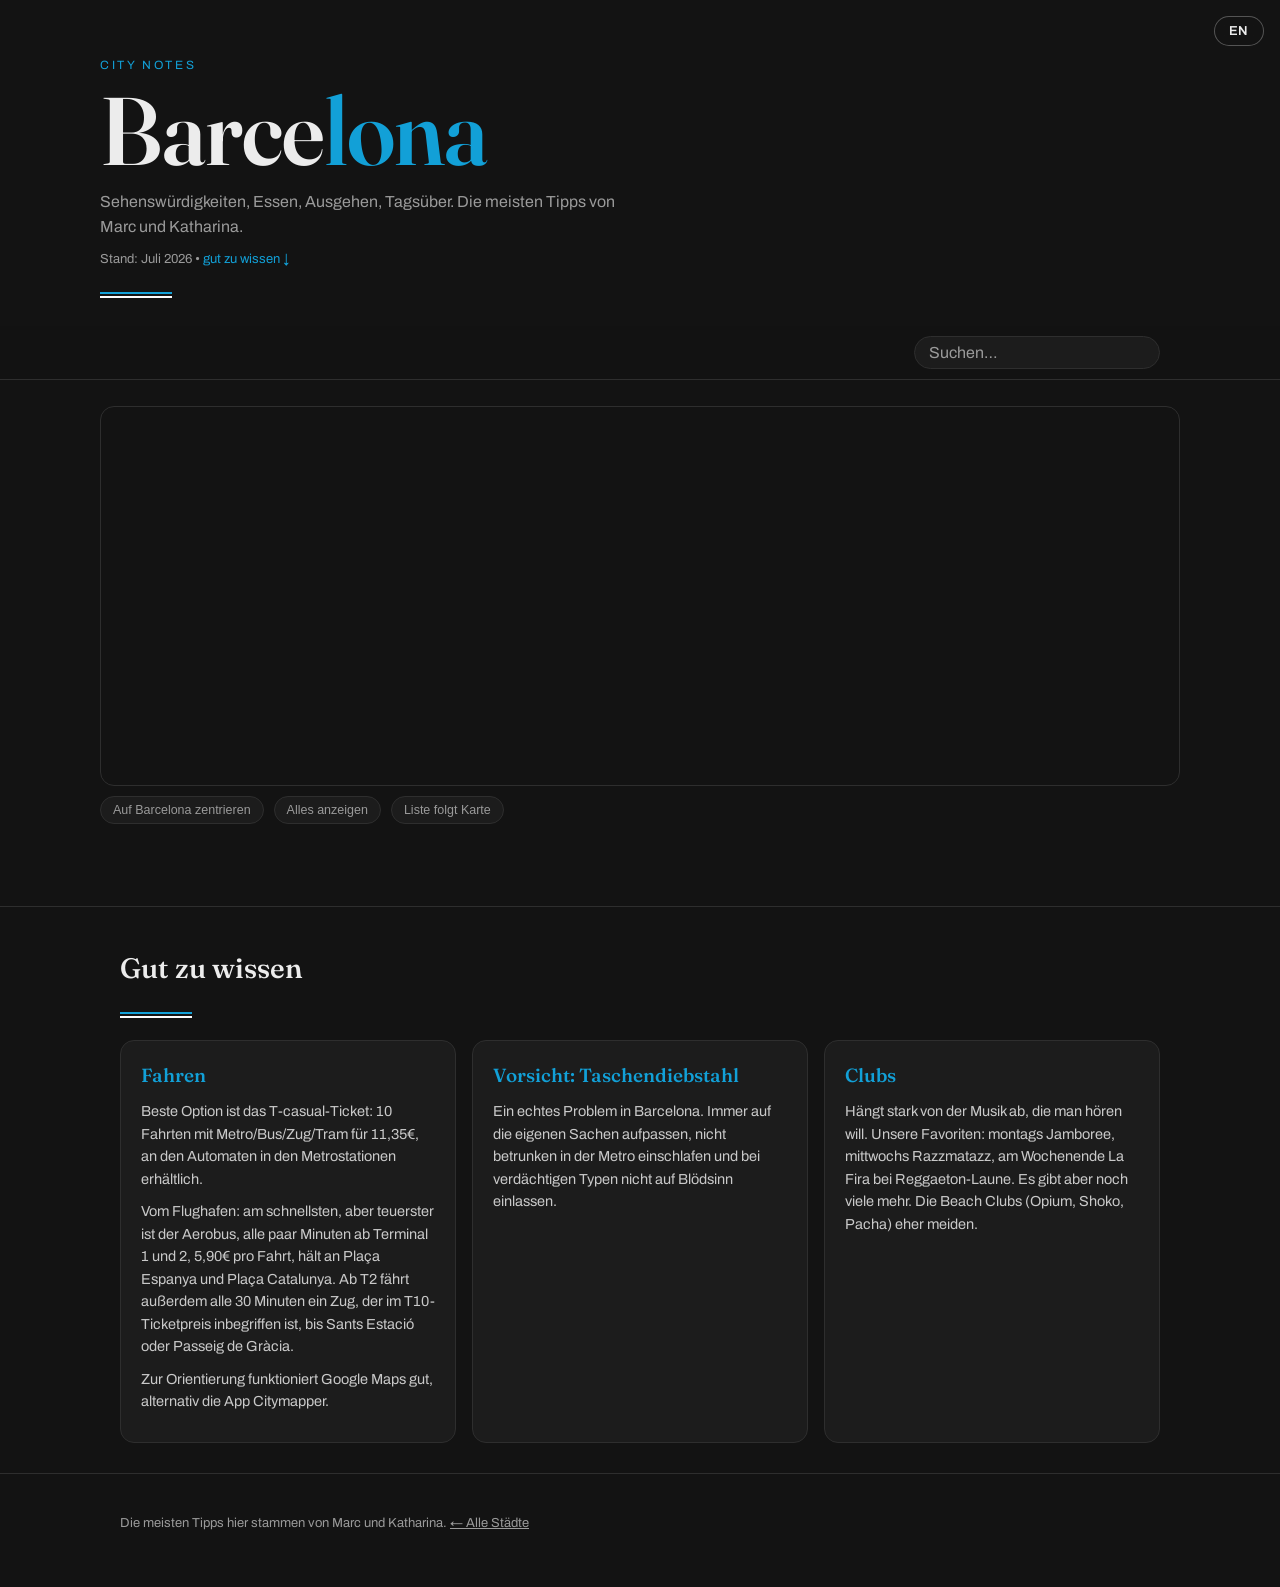
==== barcelona.html @ 5fde983e "Add files via upload" ====
<!DOCTYPE html>
<html lang="de">
<head>
<meta charset="UTF-8">
<meta name="viewport" content="width=device-width, initial-scale=1.0">
<title>Barcelona — City Notes</title>
<link rel="preconnect" href="https://fonts.googleapis.com">
<link rel="preconnect" href="https://fonts.gstatic.com" crossorigin>
<link href="https://fonts.googleapis.com/css2?family=Fraunces:opsz,wght@9..144,400..700&family=Archivo:wght@400;500;600&display=swap" rel="stylesheet">
<link rel="stylesheet" href="vendor/leaflet.css">
<link rel="stylesheet" href="css/style.css">
</head>
<body data-lang="de" class="theme-barcelona">

<header class="hero hero-img">
  <!-- Foto: images/hero-barcelona.jpg ablegen (Querformat, ~1800px breit).
       Fehlt das Bild, fällt der Header automatisch auf die dunkle Variante zurück. -->
  <img class="hero-bg" src="images/hero-barcelona.jpg" alt=""
       onerror="this.closest('header').classList.remove('hero-img'); this.remove();">
  <div class="hero-content wrap">
    <p class="eyebrow"><a href="index.html" style="color:inherit">City Notes</a></p>
    <h1>Barce<span class="accent">lona</span></h1>
    <p class="sub lang-de">Sehenswürdigkeiten, Essen, Ausgehen, Tagsüber. Die meisten Tipps von Marc und Katharina.</p>
    <p class="sub lang-en">Sights, food, going out, daytime. Most tips from Marc and Katharina.</p>
    <p class="updated lang-de">Stand: Juli 2026 • <a href="#info">gut zu wissen ↓</a></p>
    <p class="updated lang-en">Last updated: July 2026 • <a href="#info">good to know ↓</a></p>
    <div class="rule" aria-hidden="true"></div>
  </div>
  <button class="hero-lang-btn" id="lang-toggle" aria-label="Sprache wechseln">EN</button>
</header>

<nav class="bar" aria-label="Filter">
  <div class="wrap bar-inner">
    <div class="chips" id="chips"></div>
    <button class="search-toggle" id="search-toggle" aria-label="Suche öffnen" aria-expanded="false">
      <svg viewBox="0 0 24 24" width="17" height="17" fill="none" stroke="currentColor" stroke-width="2.3" stroke-linecap="round"><circle cx="11" cy="11" r="7"/><path d="M20 20l-3.6-3.6"/></svg>
    </button>
    <span class="search-wrap" id="search-wrap">
      <input class="search" id="search" type="search" placeholder="Suchen…" aria-label="Suche">
      <button class="search-clear" id="search-clear" type="button" aria-label="Suche löschen">✕</button>
    </span>
  </div>
</nav>

<section class="map-section wrap" aria-label="Karte">
  <div id="map"></div>
  <div class="map-actions">
    <button class="map-btn" id="btn-city">Auf Barcelona zentrieren</button>
    <button class="map-btn" id="btn-all">Alles anzeigen</button>
    <button class="map-btn" id="btn-sync" aria-pressed="true">Liste folgt Karte</button>
  </div>
</section>

<section class="grid-section wrap">
  <p class="count" id="count"></p>
  <div class="grid" id="grid"></div>
</section>

<section class="info-section" id="info">
  <div class="wrap">
    <h2 class="lang-de">Gut zu wissen</h2>
    <h2 class="lang-en">Good to know</h2>
    <div class="rule" aria-hidden="true"></div>
    <div class="info-grid">

      <div class="info-card lang-de">
        <h3>Fahren</h3>
        <p>Beste Option ist das T-casual-Ticket: 10 Fahrten mit Metro/Bus/Zug/Tram für 11,35€, an den Automaten in den Metrostationen erhältlich.</p>
        <p>Vom Flughafen: am schnellsten, aber teuerster ist der Aerobus, alle paar Minuten ab Terminal 1 und 2, 5,90€ pro Fahrt, hält an Plaça Espanya und Plaça Catalunya. Ab T2 fährt außerdem alle 30 Minuten ein Zug, der im T10-Ticketpreis inbegriffen ist, bis Sants Estació oder Passeig de Gràcia.</p>
        <p>Zur Orientierung funktioniert Google Maps gut, alternativ die App Citymapper.</p>
      </div>
      <div class="info-card lang-en">
        <h3>Getting around</h3>
        <p>Best ticket option is the T-casual: 10 journeys on metro/bus/train/tram for €11.35, available from the machines at metro stations.</p>
        <p>From the airport: fastest but priciest is the Aerobus, every few minutes from Terminal 1 and 2, €5.90 per ride, stops at Plaça Espanya and Plaça Catalunya. From T2 there's also a train every 30 minutes included in the T10 ticket price, to Sants Estació or Passeig de Gràcia.</p>
        <p>Google Maps works fine to get around, or the app Citymapper.</p>
      </div>

      <div class="info-card lang-de">
        <h3>Vorsicht: Taschendiebstahl</h3>
        <p>Ein echtes Problem in Barcelona. Immer auf die eigenen Sachen aufpassen, nicht betrunken in der Metro einschlafen und bei verdächtigen Typen nicht auf Blödsinn einlassen.</p>
      </div>
      <div class="info-card lang-en">
        <h3>Careful: pickpocketing</h3>
        <p>A real problem in Barcelona. Keep an eye on your belongings at all times, don't fall asleep drunk on the metro, and don't get drawn into anything with people who seem suspicious.</p>
      </div>

      <div class="info-card lang-de">
        <h3>Clubs</h3>
        <p>Hängt stark von der Musik ab, die man hören will. Unsere Favoriten: montags Jamboree, mittwochs Razzmatazz, am Wochenende La Fira bei Reggaeton-Laune. Es gibt aber noch viele mehr. Die Beach Clubs (Opium, Shoko, Pacha) eher meiden.</p>
      </div>
      <div class="info-card lang-en">
        <h3>Clubs</h3>
        <p>Really depends on the music you're after. Our favourites: Jamboree on Mondays, Razzmatazz on Wednesdays, La Fira at weekends if you're in a reggaeton mood. There are plenty more, though. Best to avoid the beach clubs (Opium, Shoko, Pacha).</p>
      </div>

    </div>
  </div>
</section>

<footer>
  <div class="wrap">
    <p class="lang-de">Die meisten Tipps hier stammen von Marc und Katharina. <a href="index.html">← Alle Städte</a></p>
    <p class="lang-en">Most of the tips here come from Marc and Katharina. <a href="index.html">← All cities</a></p>
  </div>
</footer>

<script src="vendor/leaflet.js"></script>
<script src="js/barcelona-data.js"></script>
<script src="js/guide.js"></script>
</body>
</html>
---- vendor/leaflet.css ----
/* required styles */

.leaflet-pane,
.leaflet-tile,
.leaflet-marker-icon,
.leaflet-marker-shadow,
.leaflet-tile-container,
.leaflet-pane > svg,
.leaflet-pane > canvas,
.leaflet-zoom-box,
.leaflet-image-layer,
.leaflet-layer {
	position: absolute;
	left: 0;
	top: 0;
	}
.leaflet-container {
	overflow: hidden;
	}
.leaflet-tile,
.leaflet-marker-icon,
.leaflet-marker-shadow {
	-webkit-user-select: none;
	   -moz-user-select: none;
	        user-select: none;
	  -webkit-user-drag: none;
	}
/* Prevents IE11 from highlighting tiles in blue */
.leaflet-tile::selection {
	background: transparent;
}
/* Safari renders non-retina tile on retina better with this, but Chrome is worse */
.leaflet-safari .leaflet-tile {
	image-rendering: -webkit-optimize-contrast;
	}
/* hack that prevents hw layers "stretching" when loading new tiles */
.leaflet-safari .leaflet-tile-container {
	width: 1600px;
	height: 1600px;
	-webkit-transform-origin: 0 0;
	}
.leaflet-marker-icon,
.leaflet-marker-shadow {
	display: block;
	}
/* .leaflet-container svg: reset svg max-width decleration shipped in Joomla! (joomla.org) 3.x */
/* .leaflet-container img: map is broken in FF if you have max-width: 100% on tiles */
.leaflet-container .leaflet-overlay-pane svg {
	max-width: none !important;
	max-height: none !important;
	}
.leaflet-container .leaflet-marker-pane img,
.leaflet-container .leaflet-shadow-pane img,
.leaflet-container .leaflet-tile-pane img,
.leaflet-container img.leaflet-image-layer,
.leaflet-container .leaflet-tile {
	max-width: none !important;
	max-height: none !important;
	width: auto;
	padding: 0;
	}

.leaflet-container img.leaflet-tile {
	/* See: https://bugs.chromium.org/p/chromium/issues/detail?id=600120 */
	mix-blend-mode: plus-lighter;
}

.leaflet-container.leaflet-touch-zoom {
	-ms-touch-action: pan-x pan-y;
	touch-action: pan-x pan-y;
	}
.leaflet-container.leaflet-touch-drag {
	-ms-touch-action: pinch-zoom;
	/* Fallback for FF which doesn't support pinch-zoom */
	touch-action: none;
	touch-action: pinch-zoom;
}
.leaflet-container.leaflet-touch-drag.leaflet-touch-zoom {
	-ms-touch-action: none;
	touch-action: none;
}
.leaflet-container {
	-webkit-tap-highlight-color: transparent;
}
.leaflet-container a {
	-webkit-tap-highlight-color: rgba(51, 181, 229, 0.4);
}
.leaflet-tile {
	filter: inherit;
	visibility: hidden;
	}
.leaflet-tile-loaded {
	visibility: inherit;
	}
.leaflet-zoom-box {
	width: 0;
	height: 0;
	-moz-box-sizing: border-box;
	     box-sizing: border-box;
	z-index: 800;
	}
/* workaround for https://bugzilla.mozilla.org/show_bug.cgi?id=888319 */
.leaflet-overlay-pane svg {
	-moz-user-select: none;
	}

.leaflet-pane         { z-index: 400; }

.leaflet-tile-pane    { z-index: 200; }
.leaflet-overlay-pane { z-index: 400; }
.leaflet-shadow-pane  { z-index: 500; }
.leaflet-marker-pane  { z-index: 600; }
.leaflet-tooltip-pane   { z-index: 650; }
.leaflet-popup-pane   { z-index: 700; }

.leaflet-map-pane canvas { z-index: 100; }
.leaflet-map-pane svg    { z-index: 200; }

.leaflet-vml-shape {
	width: 1px;
	height: 1px;
	}
.lvml {
	behavior: url(#default#VML);
	display: inline-block;
	position: absolute;
	}


/* control positioning */

.leaflet-control {
	position: relative;
	z-index: 800;
	pointer-events: visiblePainted; /* IE 9-10 doesn't have auto */
	pointer-events: auto;
	}
.leaflet-top,
.leaflet-bottom {
	position: absolute;
	z-index: 1000;
	pointer-events: none;
	}
.leaflet-top {
	top: 0;
	}
.leaflet-right {
	right: 0;
	}
.leaflet-bottom {
	bottom: 0;
	}
.leaflet-left {
	left: 0;
	}
.leaflet-control {
	float: left;
	clear: both;
	}
.leaflet-right .leaflet-control {
	float: right;
	}
.leaflet-top .leaflet-control {
	margin-top: 10px;
	}
.leaflet-bottom .leaflet-control {
	margin-bottom: 10px;
	}
.leaflet-left .leaflet-control {
	margin-left: 10px;
	}
.leaflet-right .leaflet-control {
	margin-right: 10px;
	}


/* zoom and fade animations */

.leaflet-fade-anim .leaflet-popup {
	opacity: 0;
	-webkit-transition: opacity 0.2s linear;
	   -moz-transition: opacity 0.2s linear;
	        transition: opacity 0.2s linear;
	}
.leaflet-fade-anim .leaflet-map-pane .leaflet-popup {
	opacity: 1;
	}
.leaflet-zoom-animated {
	-webkit-transform-origin: 0 0;
	    -ms-transform-origin: 0 0;
	        transform-origin: 0 0;
	}
svg.leaflet-zoom-animated {
	will-change: transform;
}

.leaflet-zoom-anim .leaflet-zoom-animated {
	-webkit-transition: -webkit-transform 0.25s cubic-bezier(0,0,0.25,1);
	   -moz-transition:    -moz-transform 0.25s cubic-bezier(0,0,0.25,1);
	        transition:         transform 0.25s cubic-bezier(0,0,0.25,1);
	}
.leaflet-zoom-anim .leaflet-tile,
.leaflet-pan-anim .leaflet-tile {
	-webkit-transition: none;
	   -moz-transition: none;
	        transition: none;
	}

.leaflet-zoom-anim .leaflet-zoom-hide {
	visibility: hidden;
	}


/* cursors */

.leaflet-interactive {
	cursor: pointer;
	}
.leaflet-grab {
	cursor: -webkit-grab;
	cursor:    -moz-grab;
	cursor:         grab;
	}
.leaflet-crosshair,
.leaflet-crosshair .leaflet-interactive {
	cursor: crosshair;
	}
.leaflet-popup-pane,
.leaflet-control {
	cursor: auto;
	}
.leaflet-dragging .leaflet-grab,
.leaflet-dragging .leaflet-grab .leaflet-interactive,
.leaflet-dragging .leaflet-marker-draggable {
	cursor: move;
	cursor: -webkit-grabbing;
	cursor:    -moz-grabbing;
	cursor:         grabbing;
	}

/* marker & overlays interactivity */
.leaflet-marker-icon,
.leaflet-marker-shadow,
.leaflet-image-layer,
.leaflet-pane > svg path,
.leaflet-tile-container {
	pointer-events: none;
	}

.leaflet-marker-icon.leaflet-interactive,
.leaflet-image-layer.leaflet-interactive,
.leaflet-pane > svg path.leaflet-interactive,
svg.leaflet-image-layer.leaflet-interactive path {
	pointer-events: visiblePainted; /* IE 9-10 doesn't have auto */
	pointer-events: auto;
	}

/* visual tweaks */

.leaflet-container {
	background: #ddd;
	outline-offset: 1px;
	}
.leaflet-container a {
	color: #0078A8;
	}
.leaflet-zoom-box {
	border: 2px dotted #38f;
	background: rgba(255,255,255,0.5);
	}


/* general typography */
.leaflet-container {
	font-family: "Helvetica Neue", Arial, Helvetica, sans-serif;
	font-size: 12px;
	font-size: 0.75rem;
	line-height: 1.5;
	}


/* general toolbar styles */

.leaflet-bar {
	box-shadow: 0 1px 5px rgba(0,0,0,0.65);
	border-radius: 4px;
	}
.leaflet-bar a {
	background-color: #fff;
	border-bottom: 1px solid #ccc;
	width: 26px;
	height: 26px;
	line-height: 26px;
	display: block;
	text-align: center;
	text-decoration: none;
	color: black;
	}
.leaflet-bar a,
.leaflet-control-layers-toggle {
	background-position: 50% 50%;
	background-repeat: no-repeat;
	display: block;
	}
.leaflet-bar a:hover,
.leaflet-bar a:focus {
	background-color: #f4f4f4;
	}
.leaflet-bar a:first-child {
	border-top-left-radius: 4px;
	border-top-right-radius: 4px;
	}
.leaflet-bar a:last-child {
	border-bottom-left-radius: 4px;
	border-bottom-right-radius: 4px;
	border-bottom: none;
	}
.leaflet-bar a.leaflet-disabled {
	cursor: default;
	background-color: #f4f4f4;
	color: #bbb;
	}

.leaflet-touch .leaflet-bar a {
	width: 30px;
	height: 30px;
	line-height: 30px;
	}
.leaflet-touch .leaflet-bar a:first-child {
	border-top-left-radius: 2px;
	border-top-right-radius: 2px;
	}
.leaflet-touch .leaflet-bar a:last-child {
	border-bottom-left-radius: 2px;
	border-bottom-right-radius: 2px;
	}

/* zoom control */

.leaflet-control-zoom-in,
.leaflet-control-zoom-out {
	font: bold 18px 'Lucida Console', Monaco, monospace;
	text-indent: 1px;
	}

.leaflet-touch .leaflet-control-zoom-in, .leaflet-touch .leaflet-control-zoom-out  {
	font-size: 22px;
	}


/* layers control */

.leaflet-control-layers {
	box-shadow: 0 1px 5px rgba(0,0,0,0.4);
	background: #fff;
	border-radius: 5px;
	}
.leaflet-control-layers-toggle {
	background-image: url(images/layers.png);
	width: 36px;
	height: 36px;
	}
.leaflet-retina .leaflet-control-layers-toggle {
	background-image: url(images/layers-2x.png);
	background-size: 26px 26px;
	}
.leaflet-touch .leaflet-control-layers-toggle {
	width: 44px;
	height: 44px;
	}
.leaflet-control-layers .leaflet-control-layers-list,
.leaflet-control-layers-expanded .leaflet-control-layers-toggle {
	display: none;
	}
.leaflet-control-layers-expanded .leaflet-control-layers-list {
	display: block;
	position: relative;
	}
.leaflet-control-layers-expanded {
	padding: 6px 10px 6px 6px;
	color: #333;
	background: #fff;
	}
.leaflet-control-layers-scrollbar {
	overflow-y: scroll;
	overflow-x: hidden;
	padding-right: 5px;
	}
.leaflet-control-layers-selector {
	margin-top: 2px;
	position: relative;
	top: 1px;
	}
.leaflet-control-layers label {
	display: block;
	font-size: 13px;
	font-size: 1.08333em;
	}
.leaflet-control-layers-separator {
	height: 0;
	border-top: 1px solid #ddd;
	margin: 5px -10px 5px -6px;
	}

/* Default icon URLs */
.leaflet-default-icon-path { /* used only in path-guessing heuristic, see L.Icon.Default */
	background-image: url(images/marker-icon.png);
	}


/* attribution and scale controls */

.leaflet-container .leaflet-control-attribution {
	background: #fff;
	background: rgba(255, 255, 255, 0.8);
	margin: 0;
	}
.leaflet-control-attribution,
.leaflet-control-scale-line {
	padding: 0 5px;
	color: #333;
	line-height: 1.4;
	}
.leaflet-control-attribution a {
	text-decoration: none;
	}
.leaflet-control-attribution a:hover,
.leaflet-control-attribution a:focus {
	text-decoration: underline;
	}
.leaflet-attribution-flag {
	display: inline !important;
	vertical-align: baseline !important;
	width: 1em;
	height: 0.6669em;
	}
.leaflet-left .leaflet-control-scale {
	margin-left: 5px;
	}
.leaflet-bottom .leaflet-control-scale {
	margin-bottom: 5px;
	}
.leaflet-control-scale-line {
	border: 2px solid #777;
	border-top: none;
	line-height: 1.1;
	padding: 2px 5px 1px;
	white-space: nowrap;
	-moz-box-sizing: border-box;
	     box-sizing: border-box;
	background: rgba(255, 255, 255, 0.8);
	text-shadow: 1px 1px #fff;
	}
.leaflet-control-scale-line:not(:first-child) {
	border-top: 2px solid #777;
	border-bottom: none;
	margin-top: -2px;
	}
.leaflet-control-scale-line:not(:first-child):not(:last-child) {
	border-bottom: 2px solid #777;
	}

.leaflet-touch .leaflet-control-attribution,
.leaflet-touch .leaflet-control-layers,
.leaflet-touch .leaflet-bar {
	box-shadow: none;
	}
.leaflet-touch .leaflet-control-layers,
.leaflet-touch .leaflet-bar {
	border: 2px solid rgba(0,0,0,0.2);
	background-clip: padding-box;
	}


/* popup */

.leaflet-popup {
	position: absolute;
	text-align: center;
	margin-bottom: 20px;
	}
.leaflet-popup-content-wrapper {
	padding: 1px;
	text-align: left;
	border-radius: 12px;
	}
.leaflet-popup-content {
	margin: 13px 24px 13px 20px;
	line-height: 1.3;
	font-size: 13px;
	font-size: 1.08333em;
	min-height: 1px;
	}
.leaflet-popup-content p {
	margin: 17px 0;
	margin: 1.3em 0;
	}
.leaflet-popup-tip-container {
	width: 40px;
	height: 20px;
	position: absolute;
	left: 50%;
	margin-top: -1px;
	margin-left: -20px;
	overflow: hidden;
	pointer-events: none;
	}
.leaflet-popup-tip {
	width: 17px;
	height: 17px;
	padding: 1px;

	margin: -10px auto 0;
	pointer-events: auto;

	-webkit-transform: rotate(45deg);
	   -moz-transform: rotate(45deg);
	    -ms-transform: rotate(45deg);
	        transform: rotate(45deg);
	}
.leaflet-popup-content-wrapper,
.leaflet-popup-tip {
	background: white;
	color: #333;
	box-shadow: 0 3px 14px rgba(0,0,0,0.4);
	}
.leaflet-container a.leaflet-popup-close-button {
	position: absolute;
	top: 0;
	right: 0;
	border: none;
	text-align: center;
	width: 24px;
	height: 24px;
	font: 16px/24px Tahoma, Verdana, sans-serif;
	color: #757575;
	text-decoration: none;
	background: transparent;
	}
.leaflet-container a.leaflet-popup-close-button:hover,
.leaflet-container a.leaflet-popup-close-button:focus {
	color: #585858;
	}
.leaflet-popup-scrolled {
	overflow: auto;
	}

.leaflet-oldie .leaflet-popup-content-wrapper {
	-ms-zoom: 1;
	}
.leaflet-oldie .leaflet-popup-tip {
	width: 24px;
	margin: 0 auto;

	-ms-filter: "progid:DXImageTransform.Microsoft.Matrix(M11=0.70710678, M12=0.70710678, M21=-0.70710678, M22=0.70710678)";
	filter: progid:DXImageTransform.Microsoft.Matrix(M11=0.70710678, M12=0.70710678, M21=-0.70710678, M22=0.70710678);
	}

.leaflet-oldie .leaflet-control-zoom,
.leaflet-oldie .leaflet-control-layers,
.leaflet-oldie .leaflet-popup-content-wrapper,
.leaflet-oldie .leaflet-popup-tip {
	border: 1px solid #999;
	}


/* div icon */

.leaflet-div-icon {
	background: #fff;
	border: 1px solid #666;
	}


/* Tooltip */
/* Base styles for the element that has a tooltip */
.leaflet-tooltip {
	position: absolute;
	padding: 6px;
	background-color: #fff;
	border: 1px solid #fff;
	border-radius: 3px;
	color: #222;
	white-space: nowrap;
	-webkit-user-select: none;
	-moz-user-select: none;
	-ms-user-select: none;
	user-select: none;
	pointer-events: none;
	box-shadow: 0 1px 3px rgba(0,0,0,0.4);
	}
.leaflet-tooltip.leaflet-interactive {
	cursor: pointer;
	pointer-events: auto;
	}
.leaflet-tooltip-top:before,
.leaflet-tooltip-bottom:before,
.leaflet-tooltip-left:before,
.leaflet-tooltip-right:before {
	position: absolute;
	pointer-events: none;
	border: 6px solid transparent;
	background: transparent;
	content: "";
	}

/* Directions */

.leaflet-tooltip-bottom {
	margin-top: 6px;
}
.leaflet-tooltip-top {
	margin-top: -6px;
}
.leaflet-tooltip-bottom:before,
.leaflet-tooltip-top:before {
	left: 50%;
	margin-left: -6px;
	}
.leaflet-tooltip-top:before {
	bottom: 0;
	margin-bottom: -12px;
	border-top-color: #fff;
	}
.leaflet-tooltip-bottom:before {
	top: 0;
	margin-top: -12px;
	margin-left: -6px;
	border-bottom-color: #fff;
	}
.leaflet-tooltip-left {
	margin-left: -6px;
}
.leaflet-tooltip-right {
	margin-left: 6px;
}
.leaflet-tooltip-left:before,
.leaflet-tooltip-right:before {
	top: 50%;
	margin-top: -6px;
	}
.leaflet-tooltip-left:before {
	right: 0;
	margin-right: -12px;
	border-left-color: #fff;
	}
.leaflet-tooltip-right:before {
	left: 0;
	margin-left: -12px;
	border-right-color: #fff;
	}

/* Printing */

@media print {
	/* Prevent printers from removing background-images of controls. */
	.leaflet-control {
		-webkit-print-color-adjust: exact;
		print-color-adjust: exact;
		}
	}
---- css/style.css ----
/* ============================================================
   City Notes — stylesheet
   Neutral anthracite base; each city sets one --accent colour.
   --ink     #131313  page background (anthracite)
   --panel   #1C1C1C  card surface
   --panel-2 #232323  raised surface (popups)
   --line    #2E2E2E  hairlines
   --cream   #ECECEC  primary text
   --muted   #9A9A9A  secondary text
   --accent  (per city) links, active chip, H1 accent, rule
   ============================================================ */

:root {
  --ink: #131313;
  --ink-rgb: 19, 19, 19;
  --panel: #1c1c1c;
  --panel-2: #232323;
  --line: #2e2e2e;
  --cream: #ececec;
  --muted: #9a9a9a;
  /* Naples accent + category colours (default theme) */
  --accent: #12a0d7;
  --amber: #12a0d7;
  --c-pizza: #f0a94e;
  --c-street: #ef7f6b;
  --c-coffee: #d9c27c;
  --c-bars: #c96f85;
  --c-sights: #12a0d7;
  --c-trips: #7fcf9b;
  --radius: 14px;
  --font-display: "Fraunces", Georgia, serif;
  --font-body: "Archivo", -apple-system, "Segoe UI", sans-serif;
}

* { box-sizing: border-box; }

html { scroll-behavior: smooth; }
@media (prefers-reduced-motion: reduce) {
  html { scroll-behavior: auto; }
  * { animation: none !important; transition: none !important; }
}

body {
  margin: 0;
  background: var(--ink);
  color: var(--cream);
  font-family: var(--font-body);
  font-size: 16px;
  line-height: 1.55;
  -webkit-font-smoothing: antialiased;
}

a { color: var(--accent); text-decoration: none; }
a:hover { text-decoration: underline; }
a:focus-visible, button:focus-visible {
  outline: 2px solid var(--amber);
  outline-offset: 2px;
  border-radius: 4px;
}

.wrap { max-width: 1080px; margin: 0 auto; padding: 0 20px; }

/* ---------- hero ---------- */
.hero-content { padding: 56px 0 28px; }
.hero { position: relative; }
.hero-img {
  position: relative; overflow: hidden;
  margin: 16px 16px 0;
  border-radius: 20px;
}
.hero-img .hero-bg {
  position: absolute; inset: 0; width: 100%; height: 100%;
  object-fit: cover; object-position: center 62%;
}
.hero-img::after {
  content: ""; position: absolute; inset: 0;
  background:
    linear-gradient(to top, rgba(var(--ink-rgb), 0.96) 0%, rgba(var(--ink-rgb), 0.55) 45%, rgba(var(--ink-rgb), 0.15) 100%),
    linear-gradient(to right, rgba(var(--ink-rgb), 0.55) 0%, rgba(var(--ink-rgb), 0) 60%);
}
.hero-img .hero-content {
  position: relative; z-index: 2;
  padding: 150px 24px 34px;
  text-shadow: 0 1px 14px rgba(0,0,0,0.55);
}
.hero-img .sub, .hero-img .updated { color: #dcdcdc; }
.hero .eyebrow {
  font-size: 12px; letter-spacing: 0.22em; text-transform: uppercase;
  color: var(--amber); margin: 0 0 10px;
}
.hero h1 {
  font-family: var(--font-display);
  font-weight: 600;
  font-size: clamp(52px, 9vw, 96px);
  line-height: 0.95;
  margin: 0 0 14px;
  letter-spacing: -0.01em;
}
.hero h1 .accent { color: var(--accent); }
.hero .sub { color: var(--muted); max-width: 60ch; margin: 0; }
.hero .updated { color: var(--muted); font-size: 13px; margin-top: 10px; }

/* language switch: fixed top-right corner of the hero photo on every page,
   so it never competes with the filter bar for space. */
.hero-lang-btn {
  position: absolute;
  top: max(16px, env(safe-area-inset-top));
  right: 16px;
  z-index: 3;
  font-family: var(--font-body);
  font-size: 13px;
  font-weight: 600;
  letter-spacing: 0.04em;
  color: var(--cream);
  background: rgba(20, 20, 20, 0.55);
  backdrop-filter: blur(6px);
  -webkit-backdrop-filter: blur(6px);
  border: 1px solid rgba(255, 255, 255, 0.28);
  border-radius: 999px;
  padding: 7px 14px;
  cursor: pointer;
}
.hero-lang-btn:hover { background: rgba(20, 20, 20, 0.75); }

/* scudetto rule: the double stripe under section titles */
.rule {
  height: 6px; width: 72px; margin: 22px 0 0;
  background: linear-gradient(to bottom, var(--accent) 0 2px, transparent 2px 4px, #ffffff 4px 6px);
}

/* ---------- sticky filter bar ---------- */
.bar {
  position: sticky; top: 0; z-index: 500;
  background: rgba(var(--ink-rgb), 0.92);
  backdrop-filter: blur(8px);
  border-bottom: 1px solid var(--line);
  padding: 10px 0;
}
.bar-inner { display: flex; gap: 8px; align-items: center; flex-wrap: wrap; }
.chips { display: flex; gap: 8px; flex-wrap: wrap; }
.chip {
  font-family: var(--font-body);
  font-size: 13px;
  color: var(--muted);
  background: var(--panel);
  border: 1px solid var(--line);
  border-radius: 999px;
  padding: 7px 14px;
  cursor: pointer;
  transition: color .15s, border-color .15s, background .15s;
}
.chip:hover { color: var(--cream); }
.chip.active { color: var(--ink); background: var(--cream); border-color: var(--cream); font-weight: 600; }
.chip .dot {
  display: inline-block; width: 8px; height: 8px; border-radius: 50%;
  margin-right: 6px; vertical-align: 1px;
}
.search {
  margin-left: auto;
  background: var(--panel);
  border: 1px solid var(--line);
  border-radius: 999px;
  color: var(--cream);
  padding: 7px 14px;
  font-size: 13px;
  font-family: var(--font-body);
  min-width: 150px;
}
.search::placeholder { color: var(--muted); }

/* ---------- map ---------- */
.map-section { padding: 26px 0 6px; }
#map {
  height: 380px;
  border-radius: var(--radius);
  border: 1px solid var(--line);
  z-index: 1;
}
.map-actions { display: flex; gap: 10px; margin-top: 10px; }
.map-btn {
  font-size: 12.5px; color: var(--muted);
  background: var(--panel); border: 1px solid var(--line);
  border-radius: 999px; padding: 6px 12px; cursor: pointer;
}
.map-btn:hover { color: var(--cream); }
.leaflet-popup-content-wrapper, .leaflet-popup-tip {
  background: var(--panel-2); color: var(--cream);
}
.leaflet-popup-content { font-family: var(--font-body); font-size: 13.5px; }
.leaflet-popup-content a { color: var(--accent); }
.leaflet-container a.leaflet-popup-close-button { color: var(--muted); }

/* ---------- cards ---------- */
.grid-section { padding: 20px 0 40px; }
.count { color: var(--muted); font-size: 13px; margin: 0 0 16px; }
.grid {
  display: grid;
  grid-template-columns: repeat(auto-fill, minmax(300px, 1fr));
  gap: 16px;
}
.card {
  background: var(--panel);
  border: 1px solid var(--line);
  border-radius: var(--radius);
  padding: 18px 18px 16px;
  display: flex; flex-direction: column;
  border-top: 3px solid var(--cat, var(--line));
}
.card img.photo {
  width: calc(100% + 36px);
  margin: -18px -18px 14px;
  border-radius: calc(var(--radius) - 3px) calc(var(--radius) - 3px) 0 0;
  aspect-ratio: 3 / 2;
  object-fit: cover;
}
.card .meta {
  display: flex; align-items: baseline; gap: 8px; flex-wrap: wrap;
  font-size: 11.5px; letter-spacing: 0.08em; text-transform: uppercase;
  color: var(--muted); margin-bottom: 6px;
}
.card .meta .catlabel { color: var(--cat, var(--muted)); font-weight: 600; }
.card h3 {
  font-family: var(--font-display);
  font-weight: 550;
  font-size: 21px;
  line-height: 1.15;
  margin: 0 0 8px;
}
.card h3 .star { color: var(--amber); font-size: 17px; }
.badge {
  display: inline-block; font-size: 10.5px; letter-spacing: 0.06em;
  text-transform: uppercase; border-radius: 4px; padding: 2px 7px;
  margin-left: 6px; vertical-align: 2px; font-family: var(--font-body); font-weight: 600;
}
.badge.todo { background: rgba(255,255,255,0.09); color: var(--muted); }
.badge.closed { background: #4a2530; color: #e89aa8; }
.badge.closing { background: #4a3a18; color: #f0c980; }
.card p.desc { color: #c9c9c9; font-size: 14.5px; margin: 0 0 14px; flex: 1; }
.card .links { display: flex; gap: 14px; flex-wrap: wrap; font-size: 13.5px; }
.card .links a::after { content: " ↗"; font-size: 11px; }

/* ---------- info section ---------- */
.info-section { border-top: 1px solid var(--line); padding: 40px 0 30px; }
.info-section h2, .grid-section h2, .map-section h2 {
  font-family: var(--font-display); font-weight: 550;
  font-size: 28px; margin: 0 0 6px;
}
.info-grid {
  display: grid; grid-template-columns: repeat(auto-fit, minmax(280px, 1fr));
  gap: 16px; margin-top: 22px;
}
.info-card {
  background: var(--panel); border: 1px solid var(--line);
  border-radius: var(--radius); padding: 20px;
}
.info-card h3 {
  font-family: var(--font-display); font-weight: 550;
  font-size: 19px; margin: 0 0 10px; color: var(--amber);
}
.info-card p, .info-card li { color: #c9c9c9; font-size: 14.5px; }
.info-card p { margin: 0 0 10px; }
.info-card ul { margin: 0; padding-left: 18px; }
.info-card li { margin-bottom: 6px; }
.info-card table { width: 100%; border-collapse: collapse; font-size: 14px; }
.info-card td { padding: 5px 0; border-bottom: 1px solid var(--line); color: #c9c9c9; }
.info-card td:last-child { text-align: right; white-space: nowrap; color: var(--cream); }
.info-card tr:last-child td { border-bottom: none; }

/* ---------- footer ---------- */
footer {
  border-top: 1px solid var(--line);
  padding: 26px 0 40px;
  color: var(--muted); font-size: 13px;
}
footer a { color: var(--muted); text-decoration: underline; }

/* ---------- landing page ---------- */
.cities {
  display: grid; grid-template-columns: repeat(auto-fill, minmax(260px, 1fr));
  gap: 16px; padding: 30px 0 60px;
}
.city-card {
  display: block; background: var(--panel);
  border: 1px solid var(--line); border-radius: var(--radius);
  padding: 26px 22px; color: var(--cream);
  transition: border-color .15s, transform .15s;
}
.city-card:hover { border-color: var(--accent); text-decoration: none; transform: translateY(-2px); }
.city-card h2 { font-family: var(--font-display); font-weight: 550; font-size: 30px; margin: 0 0 6px; }
.city-card p { color: var(--muted); font-size: 14px; margin: 0; }
.city-card.soon { opacity: 0.45; pointer-events: none; }
.city-card .tag {
  font-size: 11px; letter-spacing: 0.14em; text-transform: uppercase;
  color: var(--amber);
}

@media (max-width: 640px) {
  #map { height: 300px; }
}


/* ---------- language toggle ---------- */
body[data-lang="de"] .lang-en { display: none; }
body[data-lang="en"] .lang-de { display: none; }

/* ---------- map/list sync toggle & card highlight ---------- */
.map-btn.active { color: var(--ink); background: var(--cream); border-color: var(--cream); font-weight: 600; }
.card.flash { animation: cardflash 1.6s ease; }
@keyframes cardflash {
  0%, 60% { border-color: var(--amber); box-shadow: 0 0 0 1px var(--amber); }
  100% { border-color: var(--line); box-shadow: none; }
}


/* ---------- search clear button ---------- */
.search-wrap { position: relative; margin-left: auto; display: inline-flex; }
.search-wrap .search { margin-left: 0; padding-right: 30px; }
.search-clear {
  position: absolute; right: 6px; top: 50%; transform: translateY(-50%);
  width: 20px; height: 20px; border: none; border-radius: 50%;
  background: var(--line); color: var(--cream);
  font-size: 13px; line-height: 20px; text-align: center; cursor: pointer;
  padding: 0; display: none;
}
.search-clear:hover { background: var(--accent); color: var(--ink); }
.search-wrap.has-value .search-clear { display: block; }
/* hide the ugly native webkit clear cross, we use our own */
.search::-webkit-search-cancel-button { -webkit-appearance: none; appearance: none; }
/* iOS Safari zooms the page in on focus if an input's font-size is below
   16px. Force 16px on the search field to prevent that (desktop keeps the
   same visual size because the field's padding/height don't change). */
.search { font-size: 16px; }

/* mobile-only icon that opens the search row (Solution B); hidden on desktop */
.search-toggle {
  display: none;
  width: 34px; height: 34px; flex: 0 0 auto;
  align-items: center; justify-content: center;
  color: var(--muted);
  background: var(--panel);
  border: 1px solid var(--line);
  border-radius: 50%;
  cursor: pointer;
  margin-left: auto;
}
.search-toggle:hover { color: var(--cream); }
.search-toggle.active { color: var(--ink); background: var(--cream); border-color: var(--cream); }



/* ============================================================
   THEME: London — TfL accent on the shared anthracite base.
   Only the accent + category colours change; background stays neutral.
   ============================================================ */
body.theme-london {
  --accent: #e1251b;   /* TfL roundel red */
  --c-sights: #00a0e2; /* Victoria/Piccadilly blue */
  --c-food: #f4a13c;   /* warm amber, distinct from the red/yellow */
  --c-night: #e1251b;  /* Central red */
  --c-day: #ffd300;    /* Circle yellow */
  --c-trips: #6bcf97;  /* District-ish green */
}


/* ============================================================
   Compact sticky filter bar on phones (Solution B)
   Row 1: [chips ← scroll →] [🔍 toggle]   — never touched by search width
   Row 2: [search ...................][✕] — only present while open
   The language button lives in the hero photo, not in this bar at all,
   so it can never be squeezed out.
   ============================================================ */
@media (max-width: 700px) {
  .bar { padding: 7px 0; }
  .bar-inner {
    display: flex; flex-wrap: wrap; gap: 6px; align-items: center;
  }

  /* chips: one scrollable line, full width of row 1 minus the toggle */
  .chips {
    flex: 1 1 auto;
    min-width: 0;
    flex-wrap: nowrap;
    overflow-x: auto;
    scroll-snap-type: x proximity;
    -webkit-overflow-scrolling: touch;
    scrollbar-width: none;
    -webkit-mask-image: linear-gradient(to right, #000 calc(100% - 18px), transparent 100%);
    mask-image: linear-gradient(to right, #000 calc(100% - 18px), transparent 100%);
  }
  .chips::-webkit-scrollbar { display: none; }
  .chip {
    flex: 0 0 auto;
    scroll-snap-align: start;
    font-size: 12.5px;
    padding: 6px 11px;
  }

  .search-toggle { display: flex; }

  /* search row: full width, own line, collapsed by default */
  .search-wrap {
    order: 3;
    flex: 1 1 100%;
    width: 100%;
    max-height: 0;
    overflow: hidden;
    margin: 0;
    transition: max-height .18s ease;
  }
  .bar-inner.search-open .search-wrap {
    max-height: 44px;
    margin-top: 6px;
  }
  .search-wrap .search { width: 100%; }

  /* map buttons also wrap a lot on small screens */
  .map-actions { flex-wrap: wrap; }
}
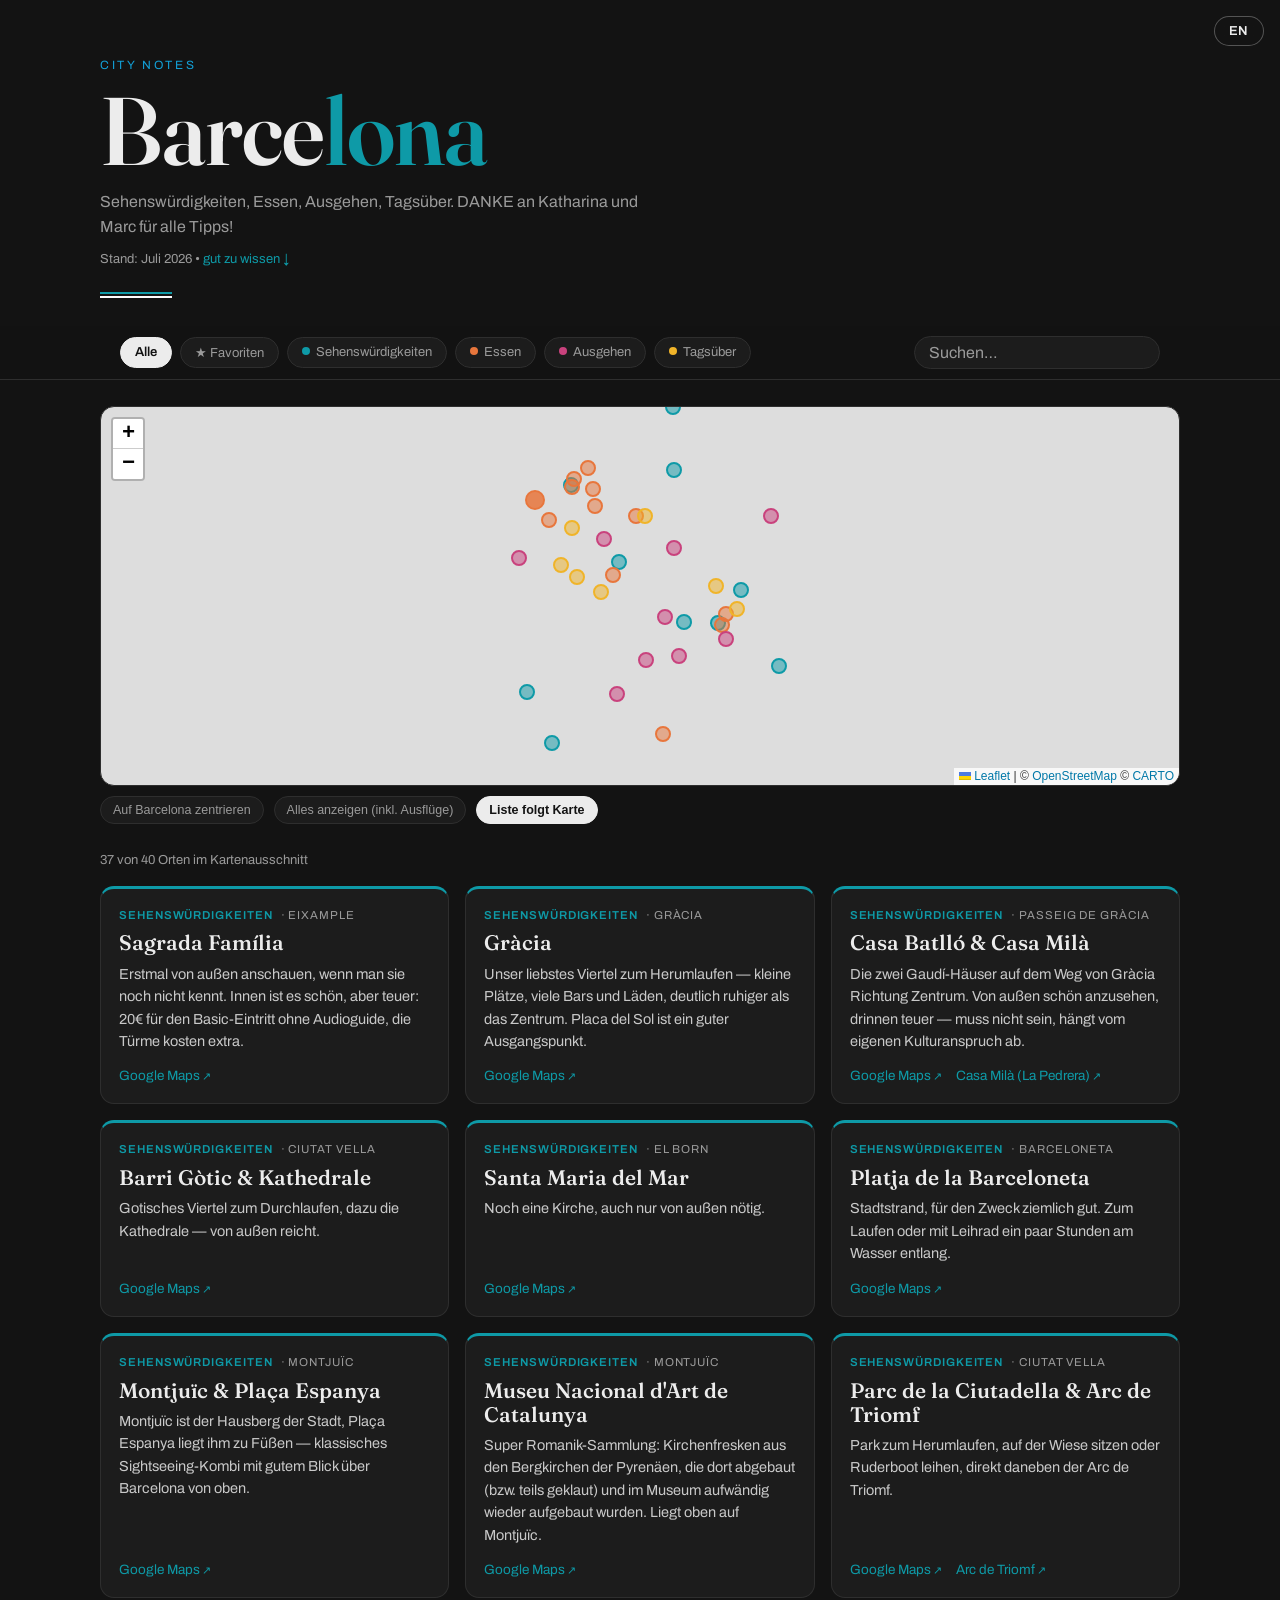
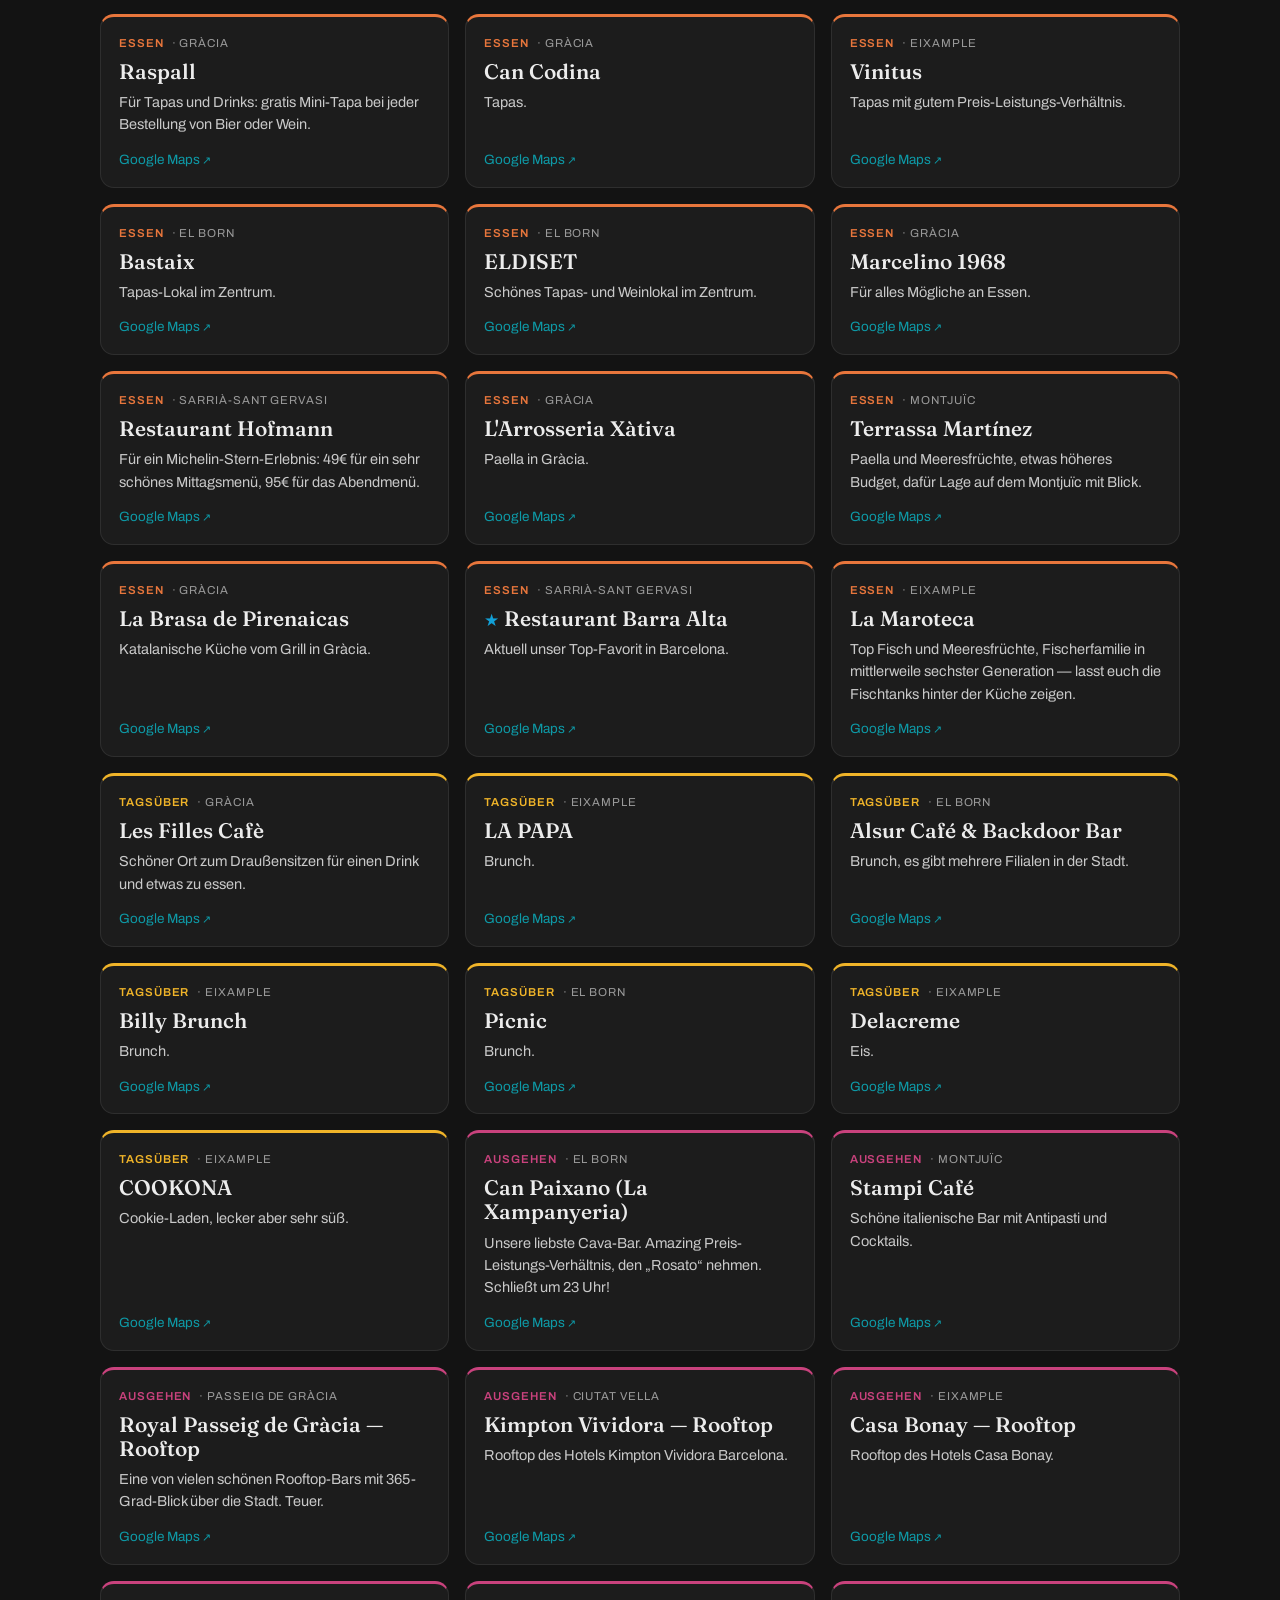
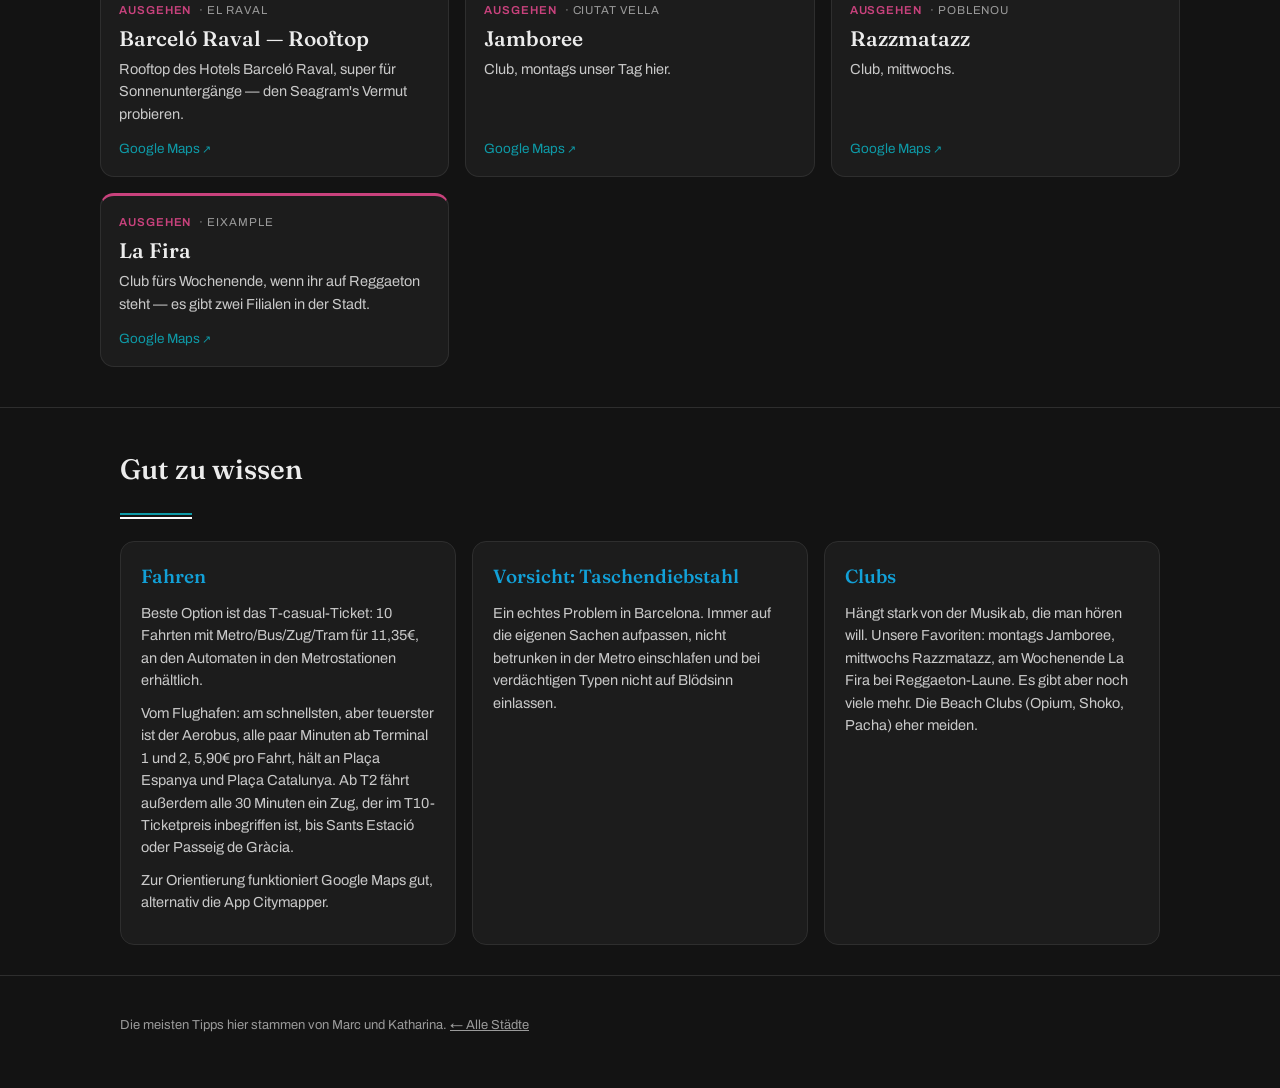
==== commit ac68f874: "Update barcelona.html" ====
--- a/barcelona.html
+++ b/barcelona.html
@@ -20,8 +20,8 @@
   <div class="hero-content wrap">
     <p class="eyebrow"><a href="index.html" style="color:inherit">City Notes</a></p>
     <h1>Barce<span class="accent">lona</span></h1>
-    <p class="sub lang-de">Sehenswürdigkeiten, Essen, Ausgehen, Tagsüber. Die meisten Tipps von Marc und Katharina.</p>
-    <p class="sub lang-en">Sights, food, going out, daytime. Most tips from Marc and Katharina.</p>
+    <p class="sub lang-de">Sehenswürdigkeiten, Essen, Ausgehen, Tagsüber. DANKE an Katharina und Marc für alle Tipps!</p>
+    <p class="sub lang-en">Sights, food, going out, daytime. Big thanks to Katharina and Marc for the tipps!</p>
     <p class="updated lang-de">Stand: Juli 2026 • <a href="#info">gut zu wissen ↓</a></p>
     <p class="updated lang-en">Last updated: July 2026 • <a href="#info">good to know ↓</a></p>
     <div class="rule" aria-hidden="true"></div>
--- a/css/style.css
+++ b/css/style.css
@@ -361,6 +361,19 @@
   --c-trips: #6bcf97;  /* District-ish green */
 }
 
+/* ============================================================
+   THEME: Barcelona — trencadís (mosaic tile) accent on the shared
+   anthracite base. First city built directly in the new colour
+   system: neutral background, accent reserved for headers/links/chips.
+   ============================================================ */
+body.theme-barcelona {
+  --accent: #0e9aa7;   /* trencadís teal */
+  --c-sights: #0e9aa7; /* teal */
+  --c-food: #e8763c;   /* terracotta / paprika */
+  --c-night: #c9427d;  /* mosaic pink/magenta */
+  --c-day: #f0b429;    /* Parc Güell mustard yellow */
+}
+
 
 /* ============================================================
    Compact sticky filter bar on phones (Solution B)
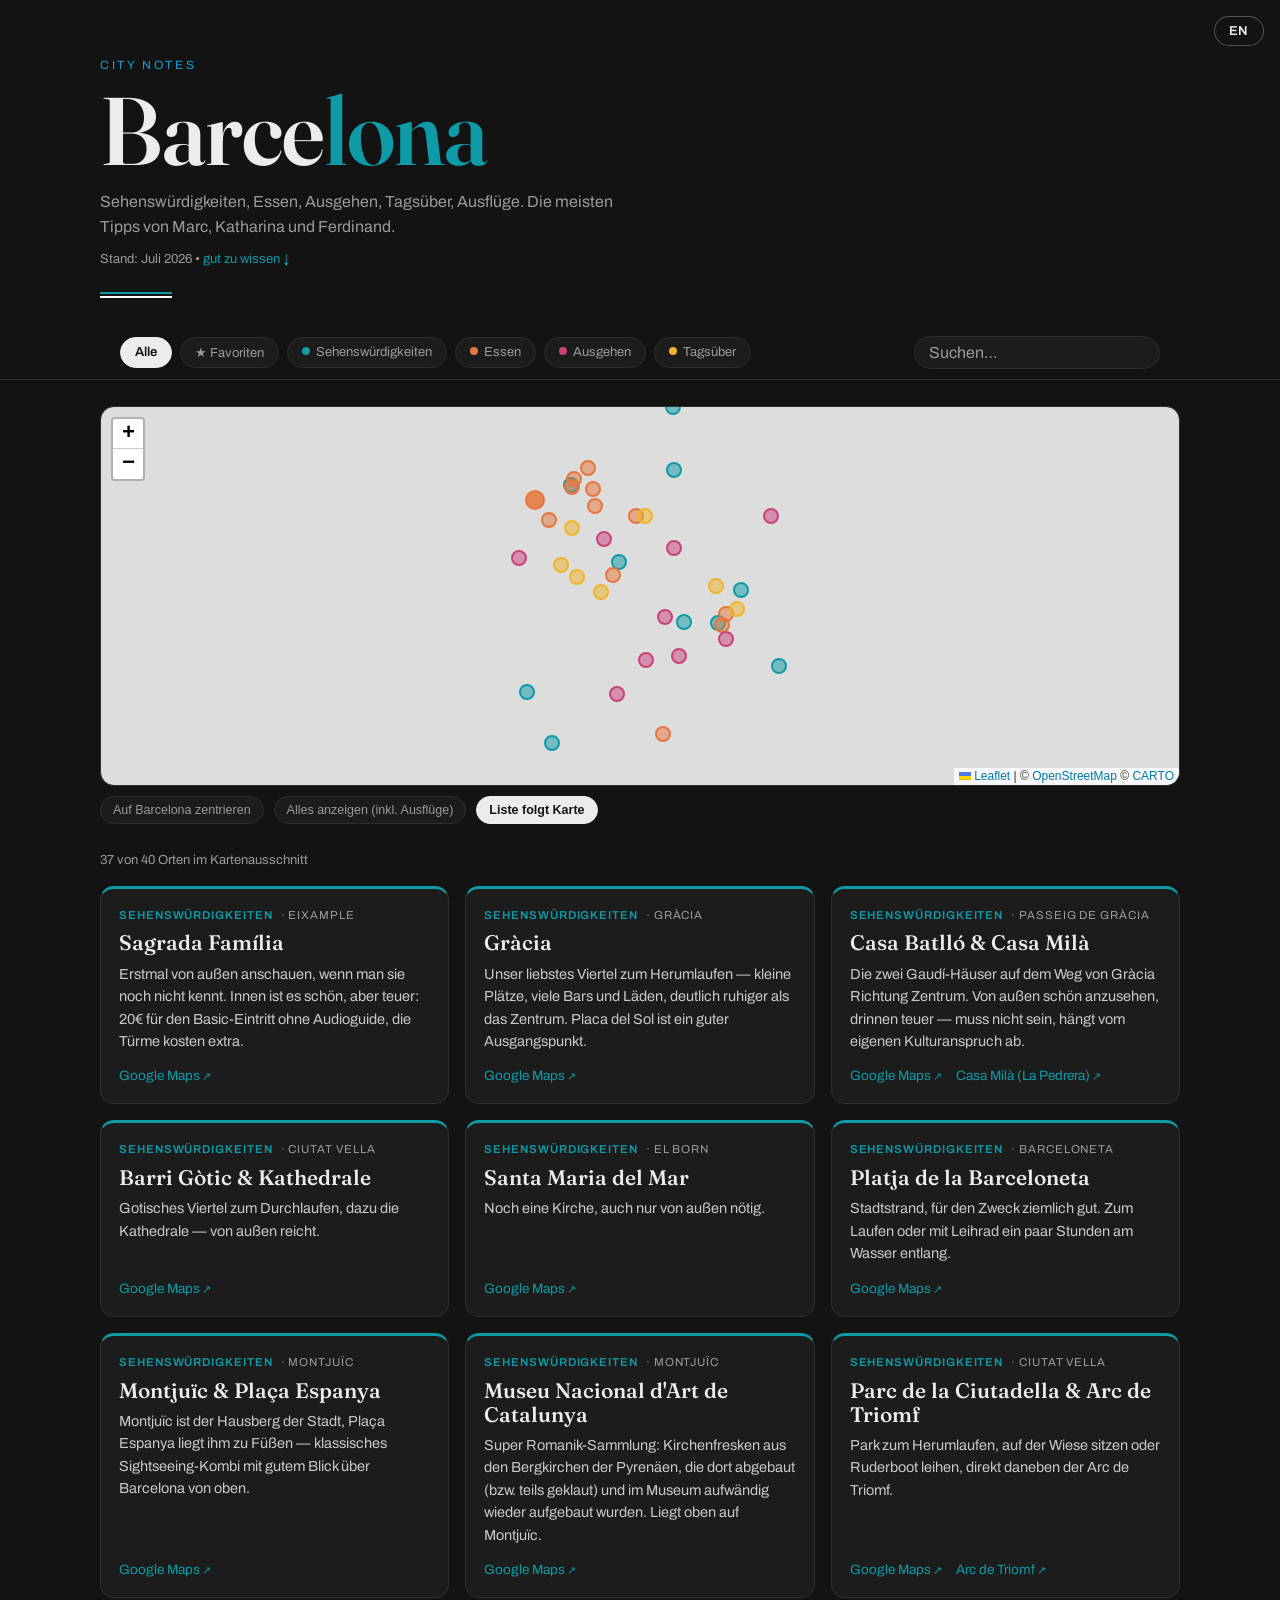
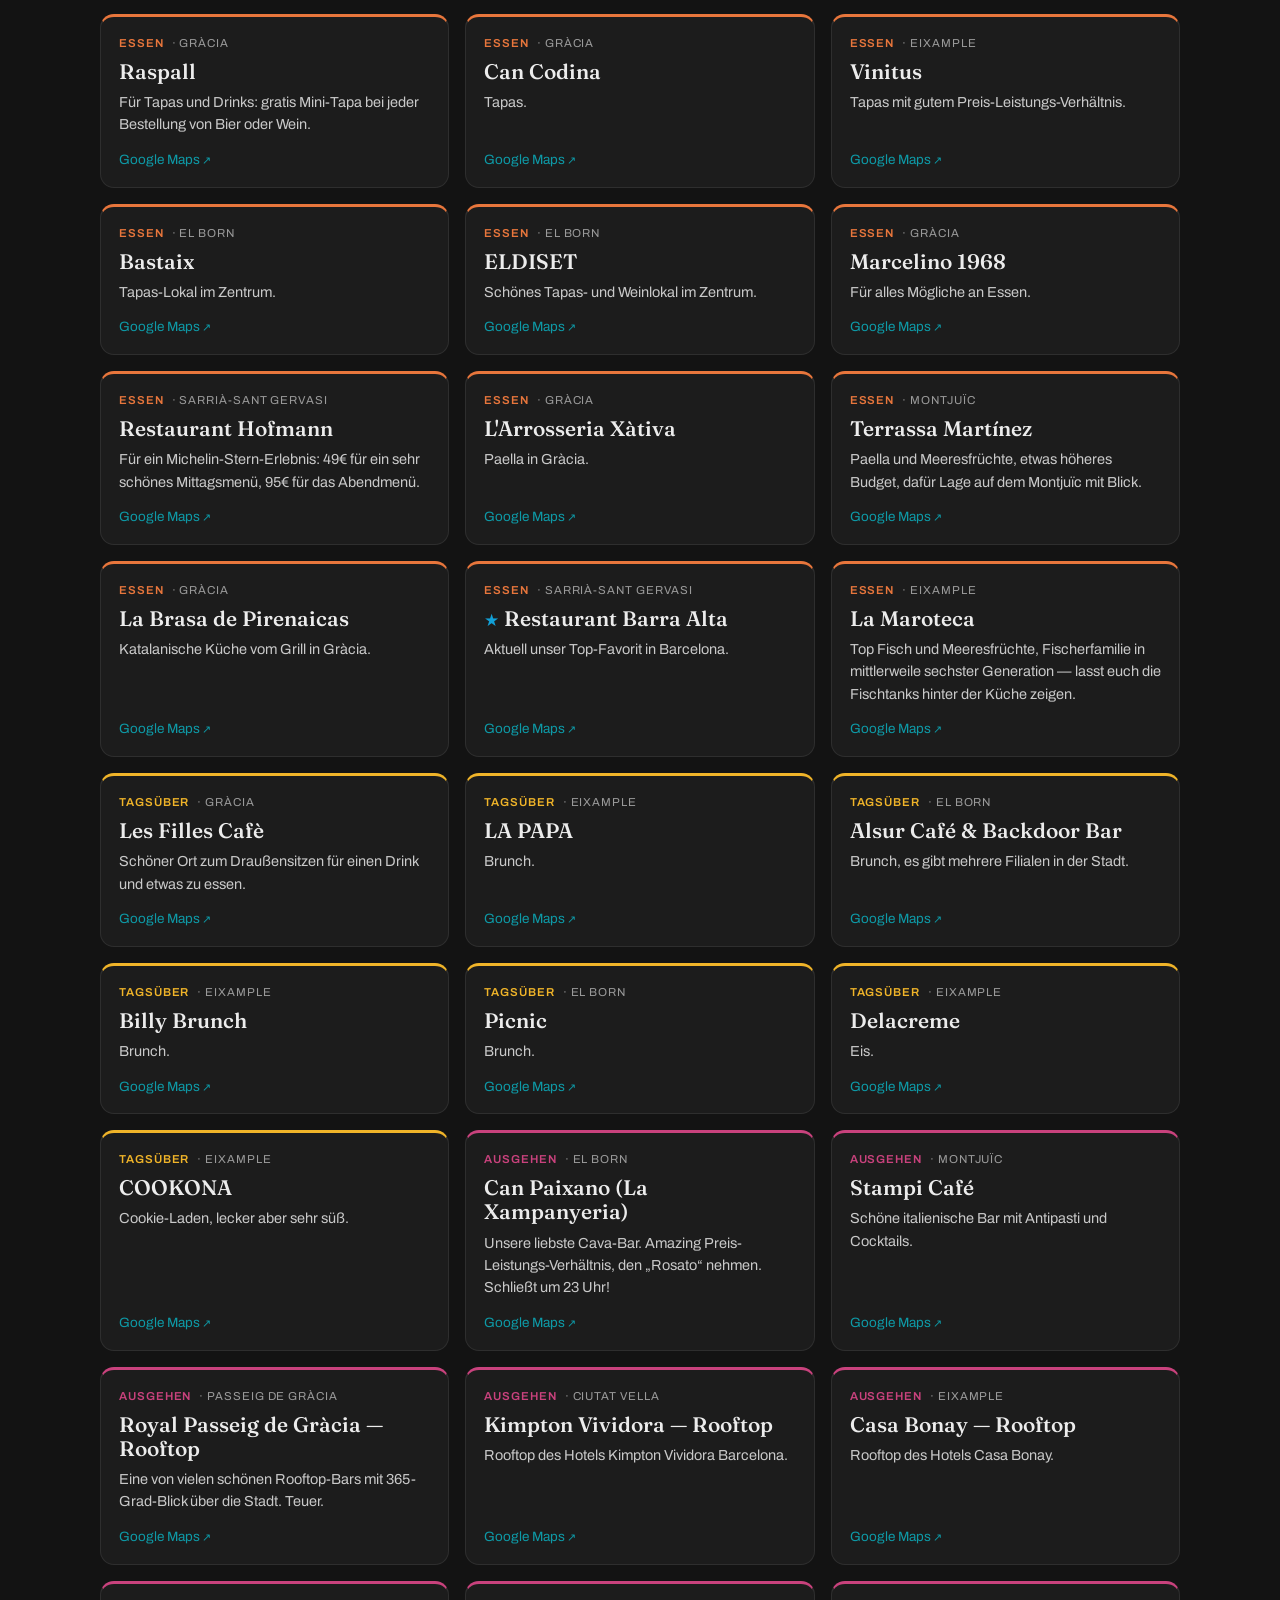
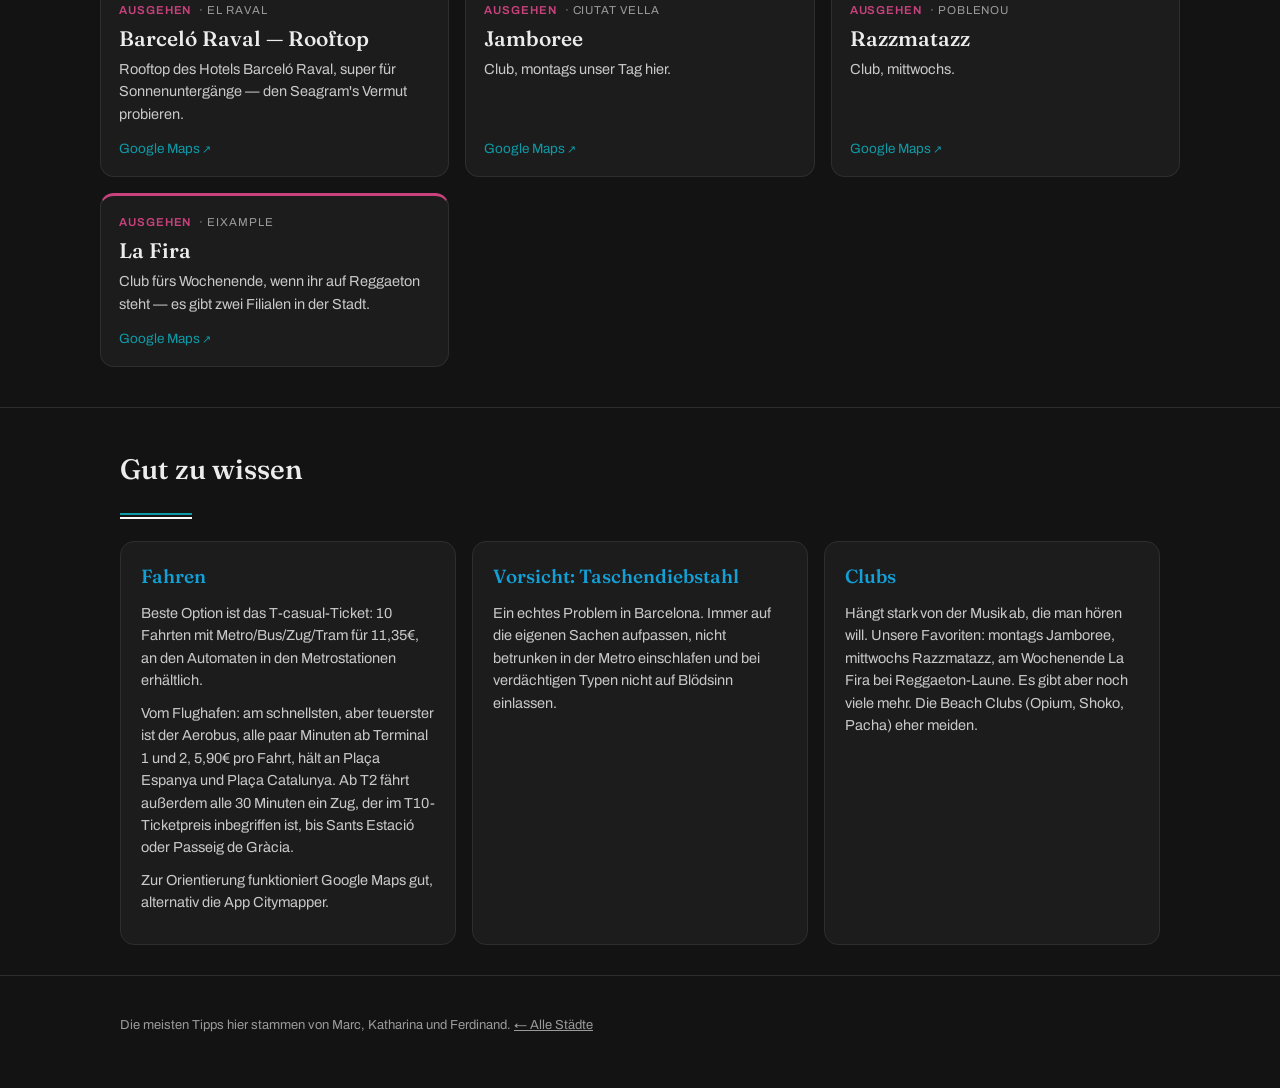
==== commit 25d34413: "Add files via upload" ====
--- a/barcelona.html
+++ b/barcelona.html
@@ -20,8 +20,8 @@
   <div class="hero-content wrap">
     <p class="eyebrow"><a href="index.html" style="color:inherit">City Notes</a></p>
     <h1>Barce<span class="accent">lona</span></h1>
-    <p class="sub lang-de">Sehenswürdigkeiten, Essen, Ausgehen, Tagsüber. DANKE an Katharina und Marc für alle Tipps!</p>
-    <p class="sub lang-en">Sights, food, going out, daytime. Big thanks to Katharina and Marc for the tipps!</p>
+    <p class="sub lang-de">Sehenswürdigkeiten, Essen, Ausgehen, Tagsüber, Ausflüge. Die meisten Tipps von Marc, Katharina und Ferdinand.</p>
+    <p class="sub lang-en">Sights, food, going out, daytime, day trips. Most tips from Marc, Katharina and Ferdinand.</p>
     <p class="updated lang-de">Stand: Juli 2026 • <a href="#info">gut zu wissen ↓</a></p>
     <p class="updated lang-en">Last updated: July 2026 • <a href="#info">good to know ↓</a></p>
     <div class="rule" aria-hidden="true"></div>
@@ -100,8 +100,8 @@
 
 <footer>
   <div class="wrap">
-    <p class="lang-de">Die meisten Tipps hier stammen von Marc und Katharina. <a href="index.html">← Alle Städte</a></p>
-    <p class="lang-en">Most of the tips here come from Marc and Katharina. <a href="index.html">← All cities</a></p>
+    <p class="lang-de">Die meisten Tipps hier stammen von Marc, Katharina und Ferdinand. <a href="index.html">← Alle Städte</a></p>
+    <p class="lang-en">Most of the tips here come from Marc, Katharina and Ferdinand. <a href="index.html">← All cities</a></p>
   </div>
 </footer>
 
